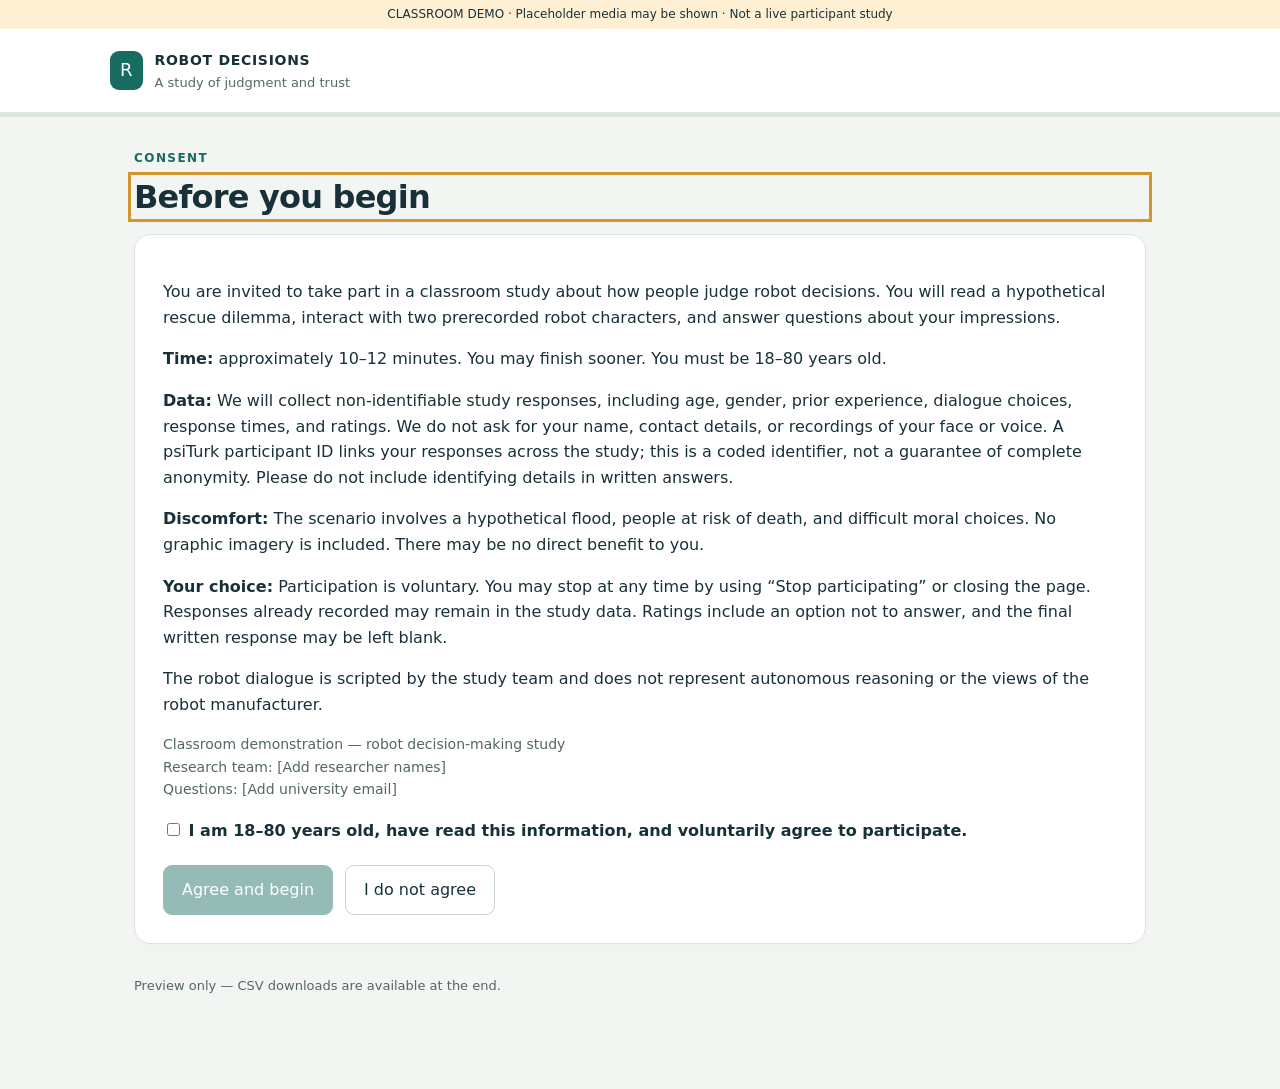
==== robot-trust-study/preview.html @ 5b8d16ec "Add files via upload" ====
<!doctype html><html lang="en"><head><meta charset="utf-8"><meta name="viewport" content="width=device-width, initial-scale=1"><title>Robot decisions · Study preview</title><link rel="stylesheet" href="static/css/study.css"></head><body><div id="app"></div><script>window.ROBOT_STUDY_ENV={preview:true,mediaBase:'static/media/'};</script><script src="static/js/content.js"></script><script src="static/js/study.js"></script></body></html>
---- robot-trust-study/static/css/study.css ----
:root{font-family:Inter,system-ui,-apple-system,BlinkMacSystemFont,"Segoe UI",sans-serif;color:#183139;background:#f3f5f3;font-size:16px;line-height:1.6;--accent:#176b60}*{box-sizing:border-box}body{margin:0}header{background:#fff;border-bottom:1px solid #dce4df;padding:18px max(24px,calc((100vw - 1060px)/2));display:flex;justify-content:space-between;gap:20px;align-items:center}header strong{letter-spacing:.05em;font-size:14px}.brand{display:flex;align-items:center;gap:12px}.mark{background:var(--accent);color:white;border-radius:9px;padding:5px 10px;font-size:18px}.meta{font-size:13px;color:#536a67}main{max-width:1060px;margin:32px auto;padding:0 24px 60px}h1{font-size:32px;line-height:1.2;letter-spacing:-.025em;margin:10px 0 18px}h2{font-size:22px;line-height:1.35}h3{font-size:17px}.eyebrow{font-size:12px;letter-spacing:.12em;text-transform:uppercase;color:var(--accent);font-weight:700}.card{background:white;border:1px solid #dce4df;border-radius:16px;padding:28px;margin:18px 0;box-shadow:0 3px 12px #14382b04}.notice{padding:12px 18px;background:#fff2d8;color:#614b24;border-radius:10px;margin:12px 0;font-size:14px}.subtle{color:#526864;font-size:14px}.timer{font-variant-numeric:tabular-nums;font-weight:700;background:#e8f1ed;padding:8px 14px;border-radius:9px;white-space:nowrap}.timer.urgent{background:#fce3dd;color:#8b2814}button,.button{font:inherit;border:1px solid #c8d7d0;border-radius:9px;padding:11px 18px;background:white;color:#183139;cursor:pointer;text-decoration:none;display:inline-block}button:hover{border-color:var(--accent);background:#edf5f0}button:disabled{cursor:not-allowed;opacity:.45}.primary{background:var(--accent);color:white;border-color:var(--accent)}.primary:hover{background:#13594f;color:white}.actions{display:flex;gap:12px;flex-wrap:wrap;margin-top:22px}.grid{display:grid;grid-template-columns:1fr 1fr;gap:20px}.dialogue-grid{display:grid;grid-template-columns:1.05fr 1fr;gap:24px}.video-panel{background:#edf2ef;border:1px solid #d3e0d8;border-radius:12px;padding:22px;min-height:200px;text-align:center;display:flex;flex-direction:column;justify-content:center;align-items:center}.robot-icon{width:72px;height:80px;opacity:.65}.video-panel video{width:100%;max-height:320px;background:#101f20;border-radius:8px}.response{border-left:3px solid var(--accent);padding:8px 0 8px 18px;margin:18px 0;min-height:110px}.questions{display:flex;flex-direction:column;gap:9px}.questions button{text-align:left}.questions .seen{background:#edf4ef}.questions small{float:right;color:#176b60}label{display:block;font-weight:600;margin:17px 0 7px}select,input[type=number],input[type=text],textarea{font:inherit;width:100%;padding:10px;border:1px solid #aebfb7;border-radius:7px;background:white}input[type=checkbox],input[type=radio]{accent-color:var(--accent)}textarea{min-height:130px;resize:vertical}fieldset{border:0;border-bottom:1px solid #e3eae6;padding:16px 0;margin:0}legend{padding-top:14px;font-weight:500}.scale{display:flex;gap:10px;flex-wrap:wrap}.scale label{display:flex;align-items:center;gap:5px;border:1px solid #dce4df;padding:7px 11px;border-radius:7px;margin:0;font-weight:400}.scale label:has(input:checked){background:#deeee4;border-color:#176b60}.scale input{margin:0}.error{color:#9a291c;font-weight:600}.hidden{display:none!important}.demo-bar{text-align:center;background:#fff0d3;font-size:12px;padding:5px}.progress{height:4px;background:#dce6df}.progress span{height:100%;display:block;background:var(--accent)}figure{margin:20px 0}figure img{width:100%;border:1px solid #d3e0d8;border-radius:12px}figcaption{font-size:13px;color:#526864}.footer{margin-top:32px;font-size:13px;color:#526864}.footer button{font-size:12px;padding:5px 9px}a{color:var(--accent)}:focus-visible{outline:3px solid #d29631;outline-offset:3px}@media(max-width:750px){main{padding:0 16px 30px;margin-top:20px}.grid,.dialogue-grid{grid-template-columns:1fr}.card{padding:20px}h1{font-size:27px}header{padding:12px 16px}.meta{display:none}.scale{gap:5px}.scale label{padding:7px 9px}}
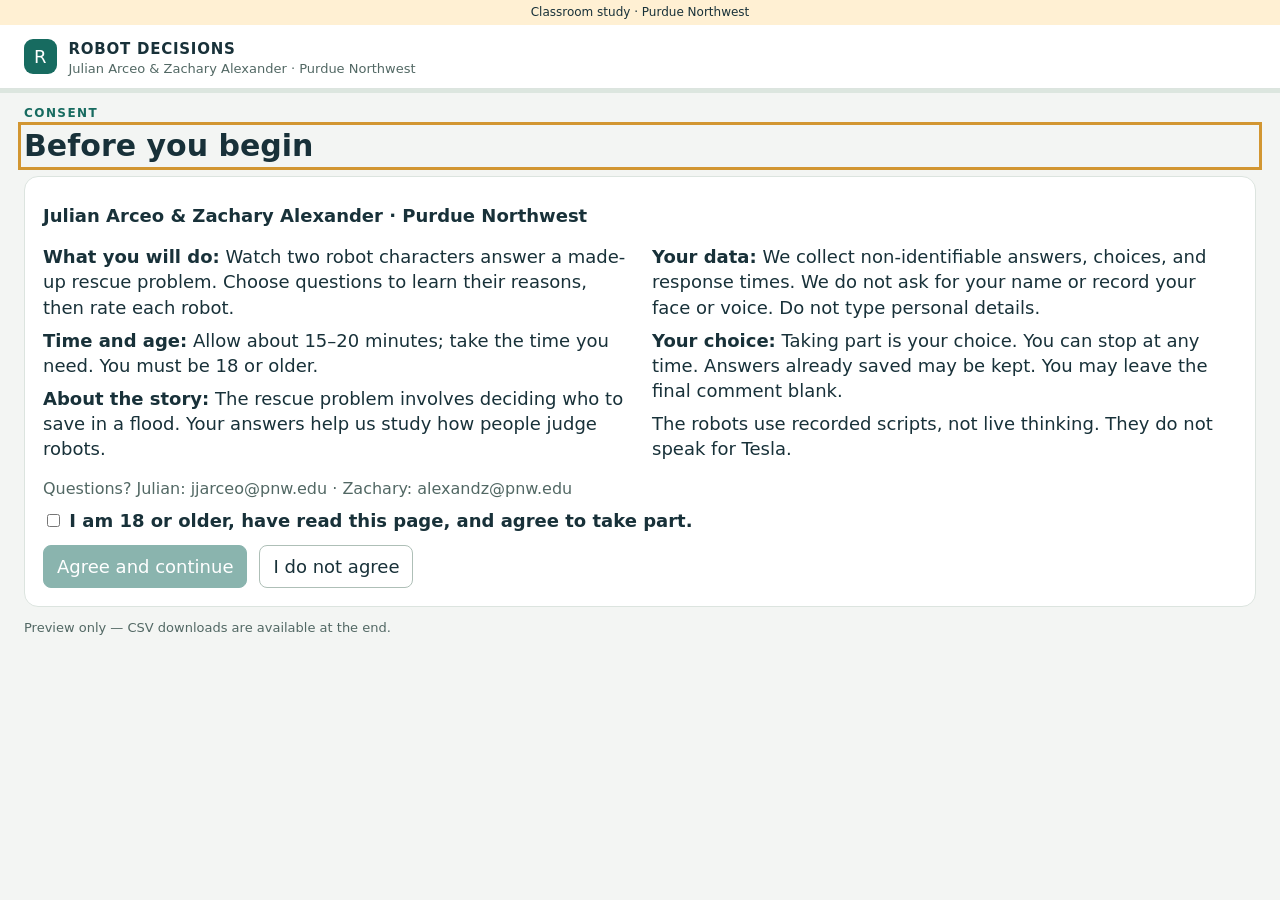
==== commit 5f669f99: "Simplify study code and consolidate submission files without changing data formats" ====
--- a/robot-trust-study/preview.html
+++ b/robot-trust-study/preview.html
@@ -1 +1,18 @@
-<!doctype html><html lang="en"><head><meta charset="utf-8"><meta name="viewport" content="width=device-width, initial-scale=1"><title>Robot decisions · Study preview</title><link rel="stylesheet" href="static/css/study.css"></head><body><div id="app"></div><script>window.ROBOT_STUDY_ENV={preview:true,mediaBase:'static/media/'};</script><script src="static/js/content.js"></script><script src="static/js/study.js"></script></body></html>
+<!doctype html>
+<html lang="en">
+  <head>
+    <meta charset="utf-8" />
+    <meta name="viewport" content="width=device-width, initial-scale=1" />
+    <title>Robot decisions · Study preview</title>
+    <link rel="stylesheet" href="static/css/study.css" />
+  </head>
+  <body>
+    <div id="app"></div>
+    <script>
+      window.ROBOT_STUDY_ENV = { preview: true, mediaBase: "static/media/" };
+    </script>
+    <script src="static/js/content.js"></script>
+    <script src="static/js/helpers.js"></script>
+    <script src="static/js/study.js"></script>
+  </body>
+</html>
--- a/robot-trust-study/static/css/study.css
+++ b/robot-trust-study/static/css/study.css
@@ -1 +1,104 @@
-:root{font-family:Inter,system-ui,-apple-system,BlinkMacSystemFont,"Segoe UI",sans-serif;color:#183139;background:#f3f5f3;font-size:16px;line-height:1.6;--accent:#176b60}*{box-sizing:border-box}body{margin:0}header{background:#fff;border-bottom:1px solid #dce4df;padding:18px max(24px,calc((100vw - 1060px)/2));display:flex;justify-content:space-between;gap:20px;align-items:center}header strong{letter-spacing:.05em;font-size:14px}.brand{display:flex;align-items:center;gap:12px}.mark{background:var(--accent);color:white;border-radius:9px;padding:5px 10px;font-size:18px}.meta{font-size:13px;color:#536a67}main{max-width:1060px;margin:32px auto;padding:0 24px 60px}h1{font-size:32px;line-height:1.2;letter-spacing:-.025em;margin:10px 0 18px}h2{font-size:22px;line-height:1.35}h3{font-size:17px}.eyebrow{font-size:12px;letter-spacing:.12em;text-transform:uppercase;color:var(--accent);font-weight:700}.card{background:white;border:1px solid #dce4df;border-radius:16px;padding:28px;margin:18px 0;box-shadow:0 3px 12px #14382b04}.notice{padding:12px 18px;background:#fff2d8;color:#614b24;border-radius:10px;margin:12px 0;font-size:14px}.subtle{color:#526864;font-size:14px}.timer{font-variant-numeric:tabular-nums;font-weight:700;background:#e8f1ed;padding:8px 14px;border-radius:9px;white-space:nowrap}.timer.urgent{background:#fce3dd;color:#8b2814}button,.button{font:inherit;border:1px solid #c8d7d0;border-radius:9px;padding:11px 18px;background:white;color:#183139;cursor:pointer;text-decoration:none;display:inline-block}button:hover{border-color:var(--accent);background:#edf5f0}button:disabled{cursor:not-allowed;opacity:.45}.primary{background:var(--accent);color:white;border-color:var(--accent)}.primary:hover{background:#13594f;color:white}.actions{display:flex;gap:12px;flex-wrap:wrap;margin-top:22px}.grid{display:grid;grid-template-columns:1fr 1fr;gap:20px}.dialogue-grid{display:grid;grid-template-columns:1.05fr 1fr;gap:24px}.video-panel{background:#edf2ef;border:1px solid #d3e0d8;border-radius:12px;padding:22px;min-height:200px;text-align:center;display:flex;flex-direction:column;justify-content:center;align-items:center}.robot-icon{width:72px;height:80px;opacity:.65}.video-panel video{width:100%;max-height:320px;background:#101f20;border-radius:8px}.response{border-left:3px solid var(--accent);padding:8px 0 8px 18px;margin:18px 0;min-height:110px}.questions{display:flex;flex-direction:column;gap:9px}.questions button{text-align:left}.questions .seen{background:#edf4ef}.questions small{float:right;color:#176b60}label{display:block;font-weight:600;margin:17px 0 7px}select,input[type=number],input[type=text],textarea{font:inherit;width:100%;padding:10px;border:1px solid #aebfb7;border-radius:7px;background:white}input[type=checkbox],input[type=radio]{accent-color:var(--accent)}textarea{min-height:130px;resize:vertical}fieldset{border:0;border-bottom:1px solid #e3eae6;padding:16px 0;margin:0}legend{padding-top:14px;font-weight:500}.scale{display:flex;gap:10px;flex-wrap:wrap}.scale label{display:flex;align-items:center;gap:5px;border:1px solid #dce4df;padding:7px 11px;border-radius:7px;margin:0;font-weight:400}.scale label:has(input:checked){background:#deeee4;border-color:#176b60}.scale input{margin:0}.error{color:#9a291c;font-weight:600}.hidden{display:none!important}.demo-bar{text-align:center;background:#fff0d3;font-size:12px;padding:5px}.progress{height:4px;background:#dce6df}.progress span{height:100%;display:block;background:var(--accent)}figure{margin:20px 0}figure img{width:100%;border:1px solid #d3e0d8;border-radius:12px}figcaption{font-size:13px;color:#526864}.footer{margin-top:32px;font-size:13px;color:#526864}.footer button{font-size:12px;padding:5px 9px}a{color:var(--accent)}:focus-visible{outline:3px solid #d29631;outline-offset:3px}@media(max-width:750px){main{padding:0 16px 30px;margin-top:20px}.grid,.dialogue-grid{grid-template-columns:1fr}.card{padding:20px}h1{font-size:27px}header{padding:12px 16px}.meta{display:none}.scale{gap:5px}.scale label{padding:7px 9px}}
+:root {
+    font-family: system-ui, -apple-system, BlinkMacSystemFont, "Segoe UI", sans-serif;
+    color: #183139;
+    background: #f3f5f3;
+    font-size: 18px;
+    line-height: 1.4;
+    --accent: #176b60;
+}
+* { box-sizing: border-box; }
+body { margin: 0; }
+header {
+    display: flex; justify-content: space-between; align-items: center; gap: 20px;
+    padding: 10px 24px; background: white; border-bottom: 1px solid #dce4df;
+}
+header strong { font-size: 15px; letter-spacing: .05em; }
+.brand { display: flex; align-items: center; gap: 12px; }
+.mark { background: var(--accent); color: white; border-radius: 9px; padding: 5px 10px; }
+.meta, .footer { font-size: 13px; color: #526864; }
+main { width: 100%; max-width: none; margin: 0; padding: 12px 24px 16px; }
+h1 { font-size: 30px; line-height: 1.2; margin: 6px 0 12px; }
+h2 { font-size: 21px; margin: 6px 0; }
+h3 { font-size: 19px; margin: 4px 0; }
+p { margin: 8px 0; }
+.eyebrow { font-size: 12px; letter-spacing: .12em; text-transform: uppercase; color: var(--accent); font-weight: 700; }
+.card { background: white; border: 1px solid #dce4df; border-radius: 14px; padding: 18px; margin: 10px 0; }
+.grid, .form-grid, .rating-grid, .instruction-grid { display: grid; grid-template-columns: minmax(0,1fr) minmax(0,1fr); gap: 12px 24px; }
+.grid .card { margin: 0; padding: 10px; }
+.notice { padding: 8px 12px; background: #fff2d8; color: #614b24; border-radius: 8px; margin: 8px 0; }
+.subtle { color: #526864; font-size: 16px; }
+button, .button {
+    font: inherit; border: 1px solid #aebfb7; border-radius: 8px; padding: 8px 13px;
+    background: white; color: #183139; cursor: pointer; text-decoration: none; display: inline-block;
+}
+button:hover { border-color: var(--accent); background: #edf5f0; }
+button:disabled { cursor: not-allowed; opacity: .5; }
+.primary { background: var(--accent); color: white; border-color: var(--accent); }
+.primary:hover { background: #13594f; color: white; }
+.actions { display: flex; align-items: center; gap: 12px; flex-wrap: wrap; margin-top: 12px; }
+/* The same confirmation style appears in the instructions and the task. */
+.review-highlight { background: #ffe29a; border: 2px solid #986200; color: #382600; font-weight: 700; border-radius: 8px; padding: 9px 14px; }
+.review-highlight:hover { background: #ffd477; color: #382600; }
+.review-highlight:not(:disabled) { box-shadow: 0 0 0 3px #ffe9b7; }
+.example-review { display: inline-block; }
+label { display: block; font-weight: 600; margin: 8px 0 6px; }
+select, input[type=number], input[type=text], textarea { font: inherit; width: 100%; padding: 8px; border: 1px solid #aebfb7; border-radius: 7px; background: white; }
+input[type=checkbox], input[type=radio] { accent-color: var(--accent); }
+input[aria-invalid=true] { border: 2px solid #b42318; background: #fff3f2; }
+textarea { min-height: 130px; resize: vertical; }
+fieldset { border: 0; border-bottom: 1px solid #e3eae6; padding: 6px 0; margin: 0; min-width: 0; }
+legend { font-weight: 500; padding-top: 6px; }
+.scale { display: flex; gap: 6px; flex-wrap: wrap; }
+.scale label { display: flex; align-items: center; gap: 5px; border: 1px solid #dce4df; padding: 6px 9px; border-radius: 7px; margin: 0; font-weight: 400; font-size: 16px; }
+.scale input { margin: 0; }
+.scale label:has(input:checked) { background: #deeee4; border-color: var(--accent); }
+.ratings legend { font-size: 18px; min-height: 32px; }
+.ratings fieldset { padding-bottom: 12px; }
+.error { color: #b42318; font-weight: 700; }
+.error:empty, .hidden { display: none !important; }
+.demo-bar { text-align: center; background: #fff0d3; font-size: 12px; padding: 4px; }
+.progress { height: 4px; background: #dce6df; }
+.progress span { height: 100%; display: block; background: var(--accent); }
+.timer { font-weight: 700; background: #e8f1ed; padding: 8px 14px; border-radius: 9px; white-space: nowrap; font-variant-numeric: tabular-nums; }
+.timer.urgent { background: #fce3dd; color: #8b2814; }
+figure { margin: 0; min-width: 0; }
+figure img { width: 100%; max-height: 350px; object-fit: contain; border: 1px solid #d3e0d8; border-radius: 10px; }
+figcaption { font-size: 14px; color: #526864; }
+li { margin-bottom: 10px; }
+.footer { margin-top: 12px; }
+.footer button { font-size: 13px; padding: 5px 9px; }
+a { color: var(--accent); }
+:focus-visible { outline: 3px solid #d29631; outline-offset: 3px; }
+/* Video and question menu share a row; the transcript uses both columns. */
+.dialogue-grid { display: grid; grid-template-columns: minmax(0,1.1fr) minmax(0,1fr); gap: 10px 24px; }
+.dialogue-grid section { min-width: 0; }
+.dialogue-transcript { grid-column: 1 / -1; width: 100%; }
+.video-panel { padding: 6px; background: #edf2ef; border: 1px solid #d3e0d8; border-radius: 10px; text-align: center; }
+.video-panel video { display: block; width: 100%; max-height: 240px; background: #101f20; border-radius: 7px; }
+.video-panel p { margin: 2px; }
+.response { border-left: 3px solid var(--accent); padding: 4px 0 4px 12px; margin: 6px 0; font-size: 18px; }
+.questions { display: flex; flex-direction: column; gap: 6px; }
+.questions button { text-align: left; font-size: 17px; padding: 7px 10px; }
+.questions .seen { background: #edf4ef; }
+.questions small { margin-left: 8px; color: var(--accent); }
+#check-video { display: block; width: 100%; max-height: 220px; background: #e9f0ed; }
+#playback-status { margin: 4px 0; }
+@media (min-height: 900px) { .video-panel video { max-height: 330px; } }
+@media (max-width: 850px) {
+    main { padding: 12px; }
+    header { padding: 10px 12px; }
+    .meta { display: none; }
+    .grid, .form-grid, .rating-grid, .instruction-grid, .dialogue-grid { grid-template-columns: minmax(0,1fr); }
+    .dialogue-transcript { grid-column: auto; }
+    .card { padding: 14px; }
+    h1 { font-size: 27px; }
+    .scale { gap: 4px; }
+}
+/* Keep the video task compact on a typical VM display without shrinking its text. */
+main:has(.dialogue-grid) h1 { font-size: 28px; margin-bottom: 4px; }
+main:has(.dialogue-grid) > p { margin: 4px 0; }
+.dialogue-grid { padding: 12px 16px; gap: 6px 24px; }
+.dialogue-grid h2 { font-size: 20px; margin: 4px 0; }
+.dialogue-grid .actions { margin-top: 6px; }
+.dialogue-grid .questions button { padding: 5px 10px; }
+.dialogue-grid .subtle { margin: 4px 0; }
